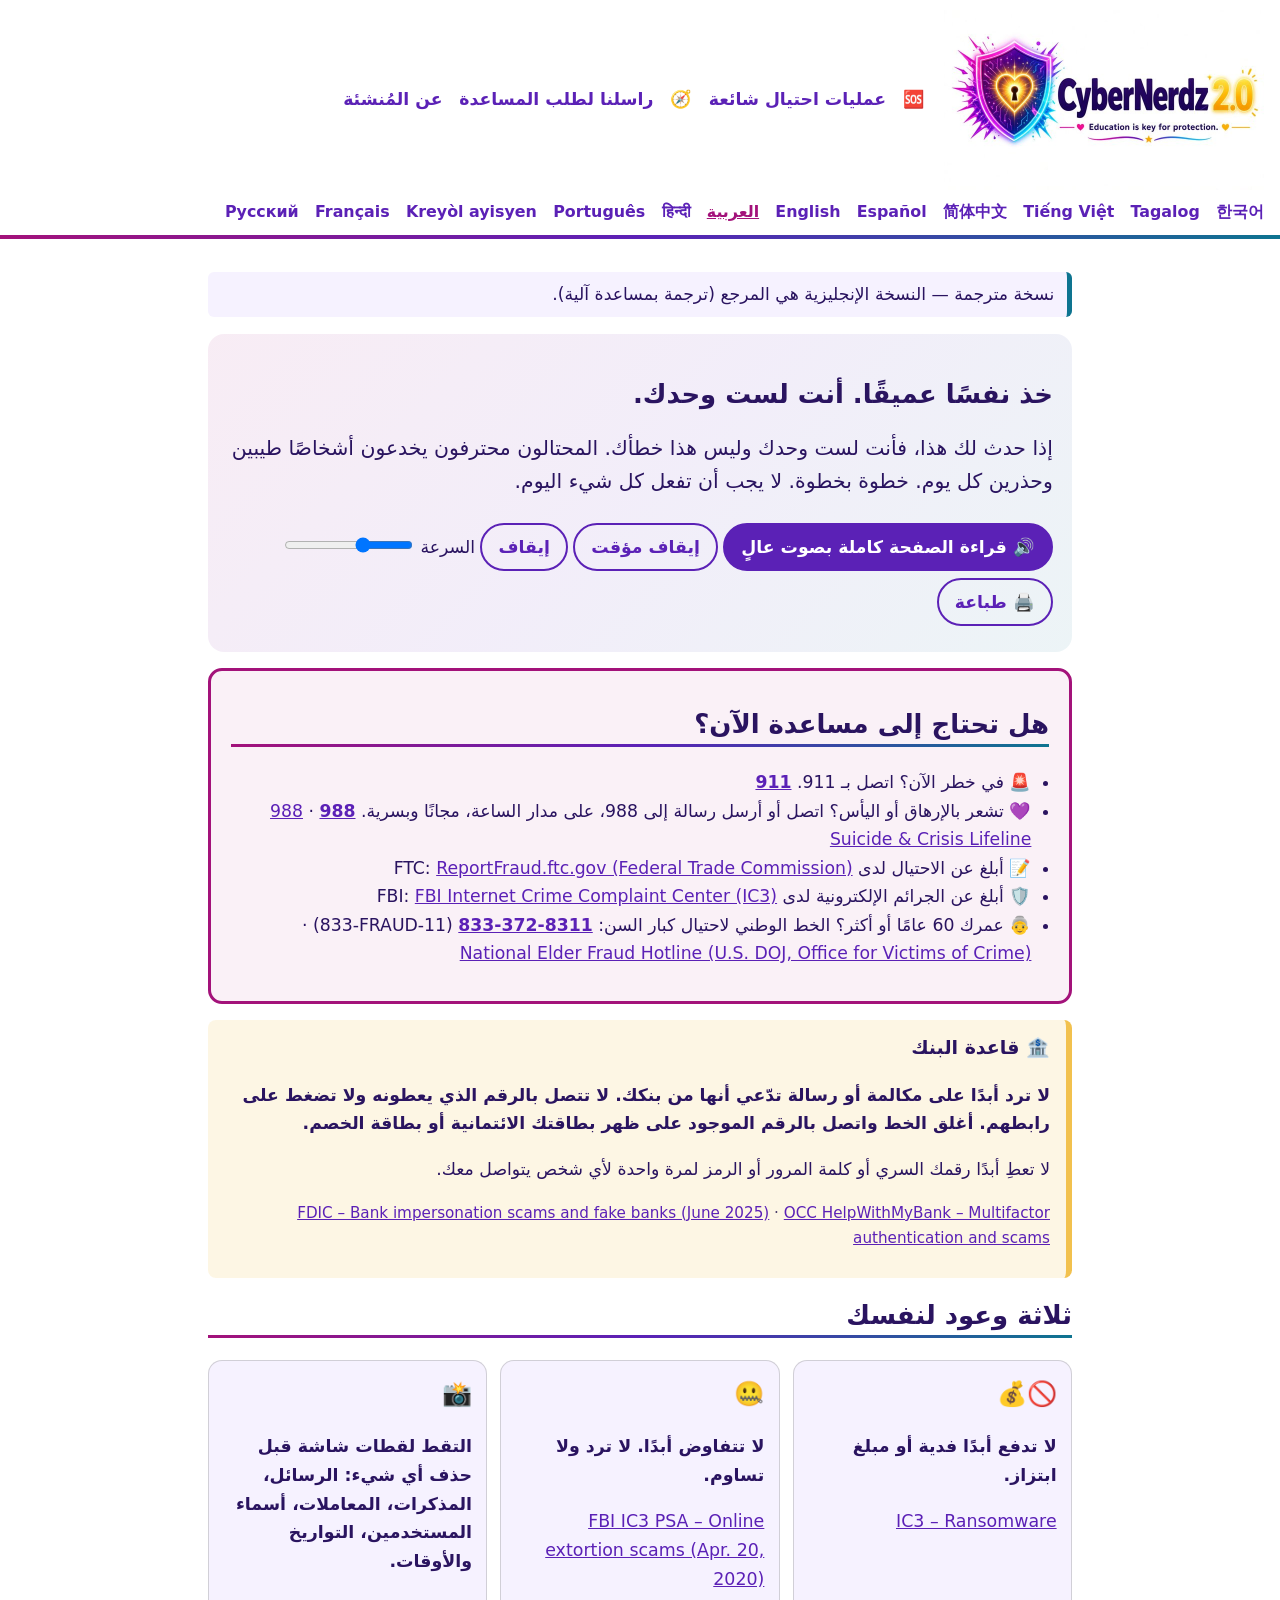
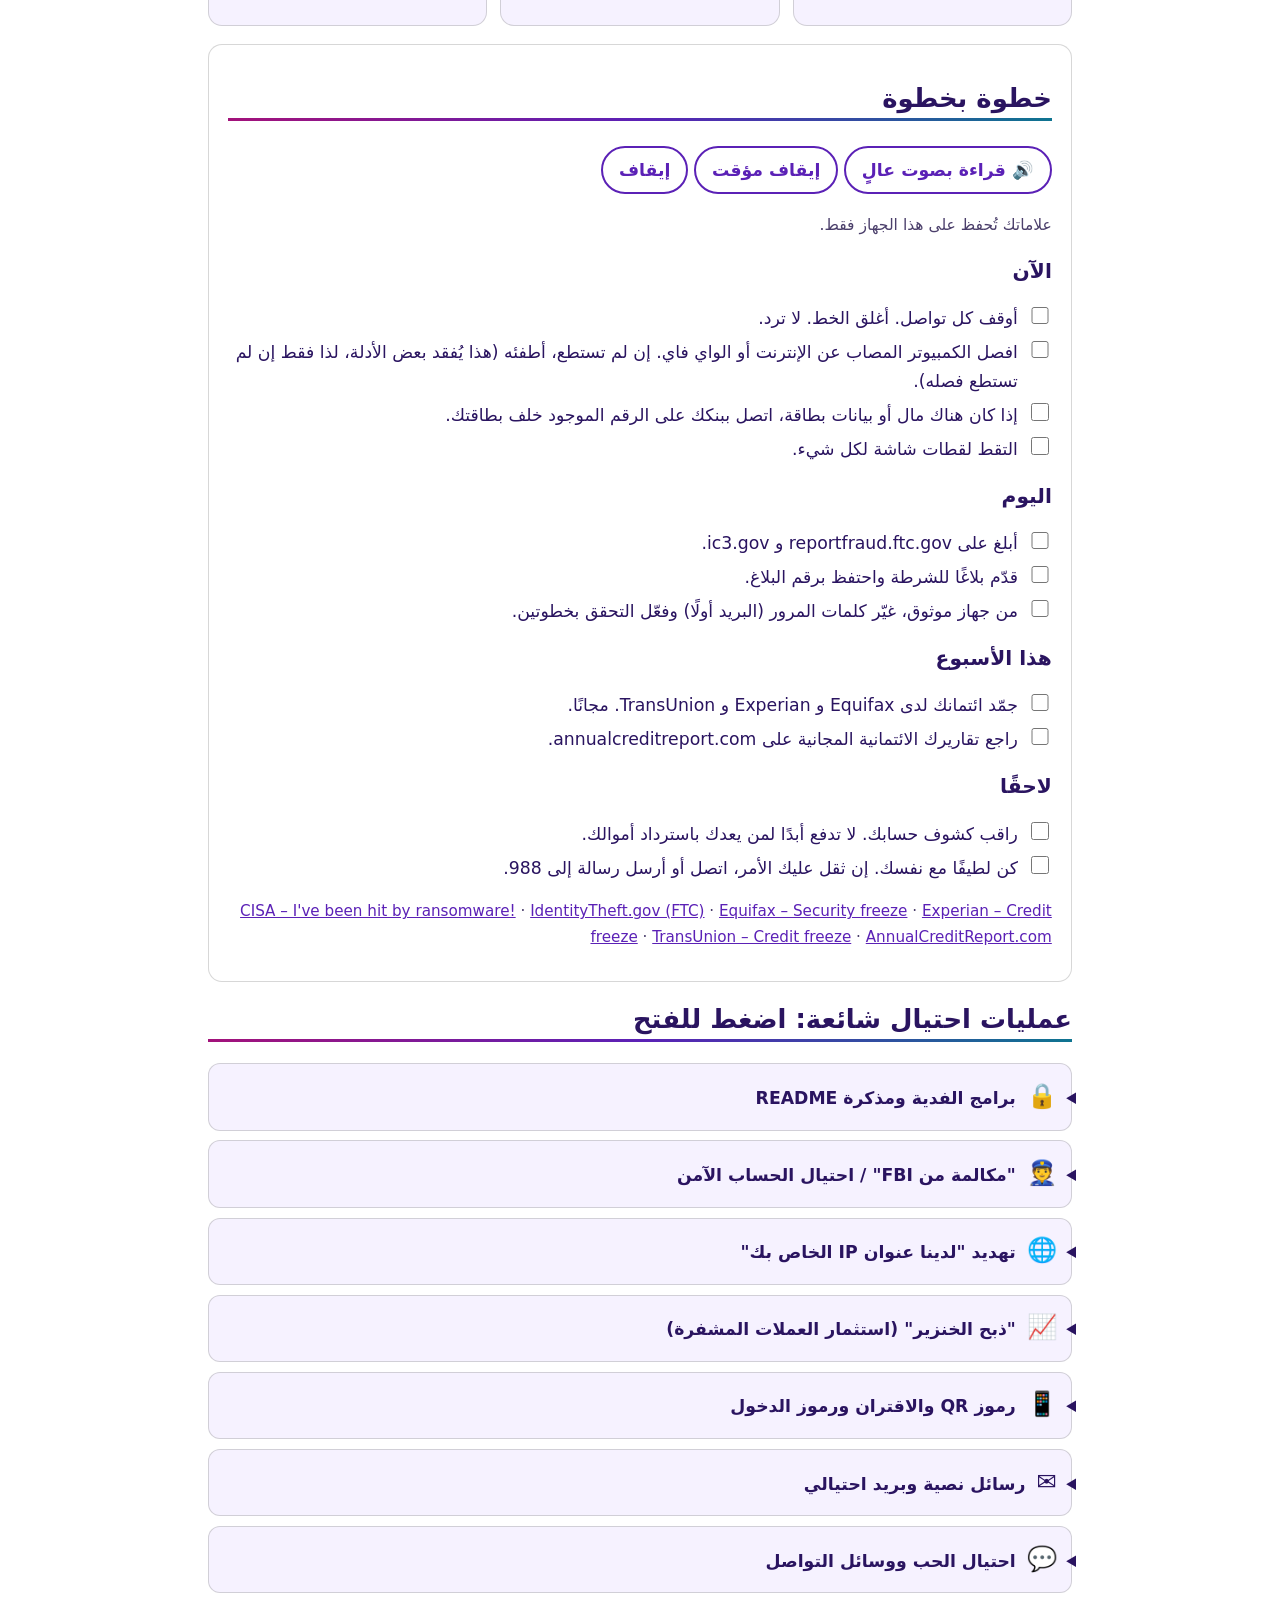
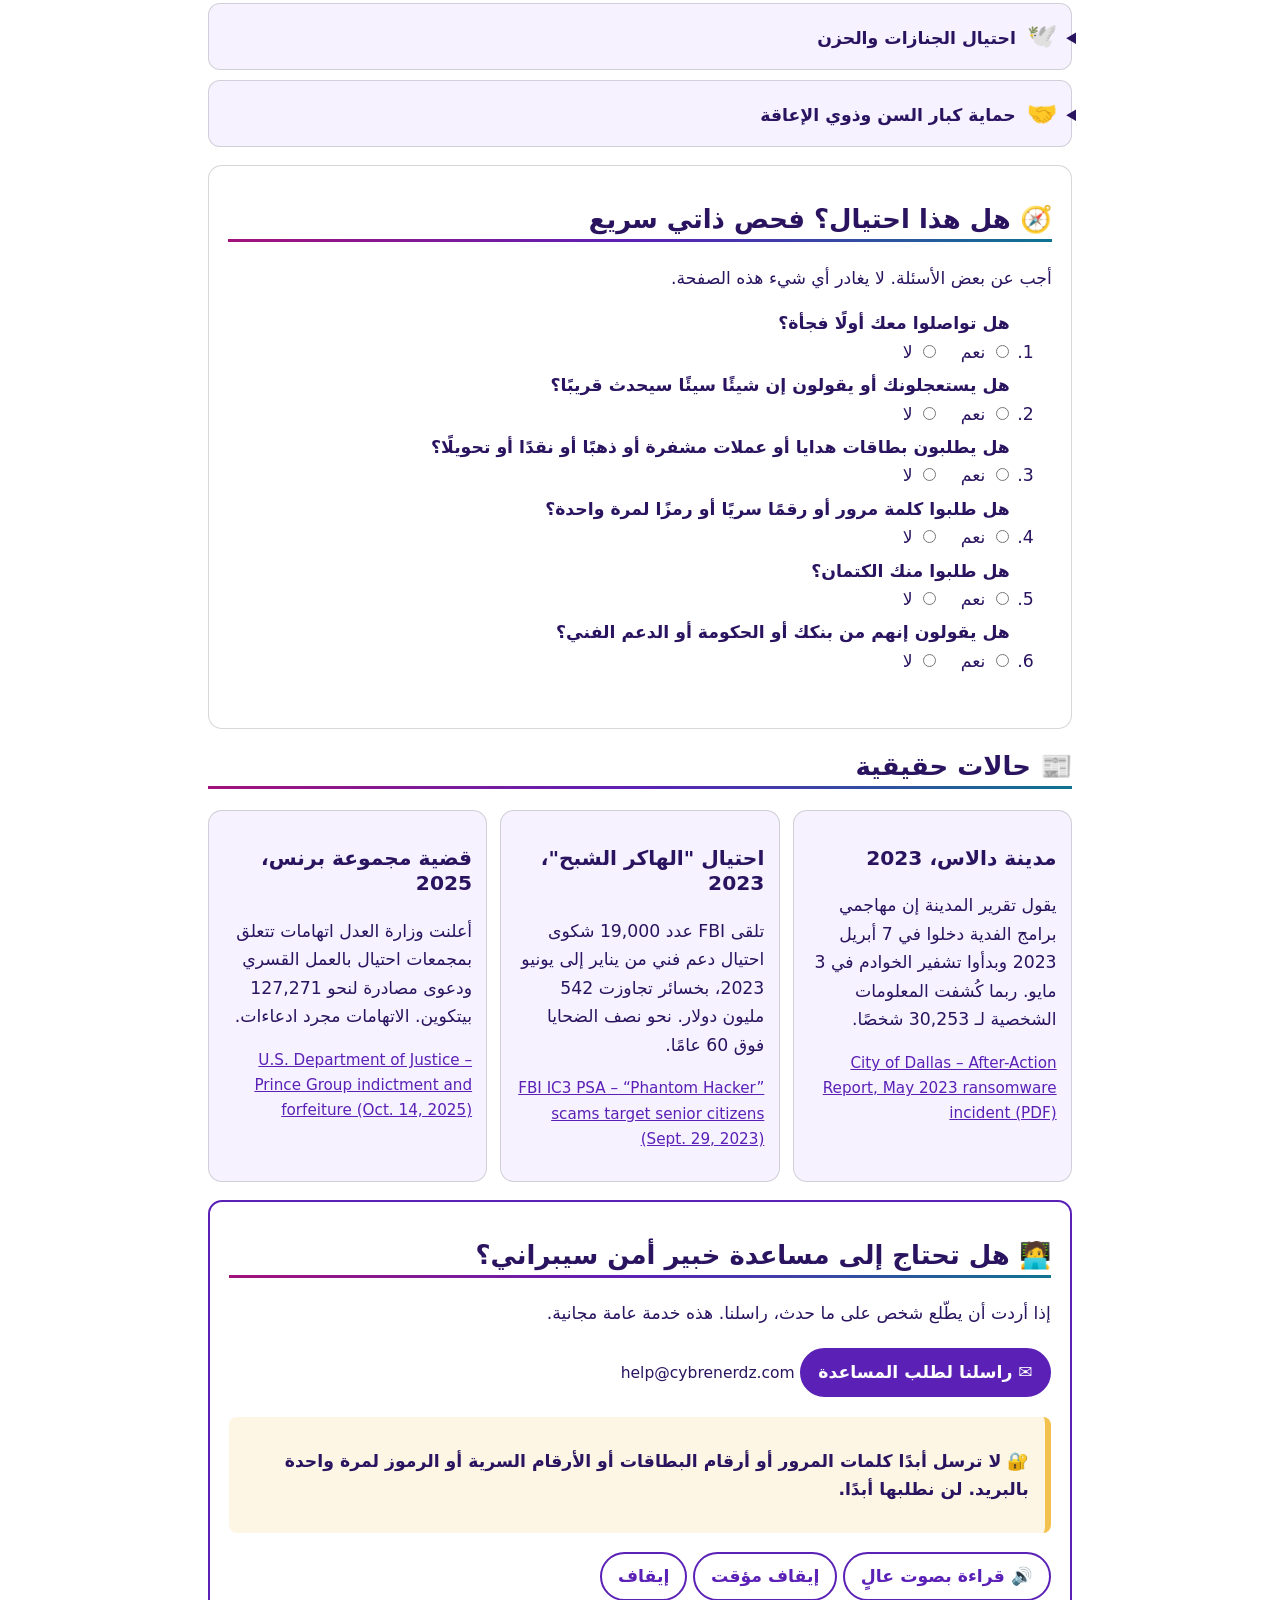
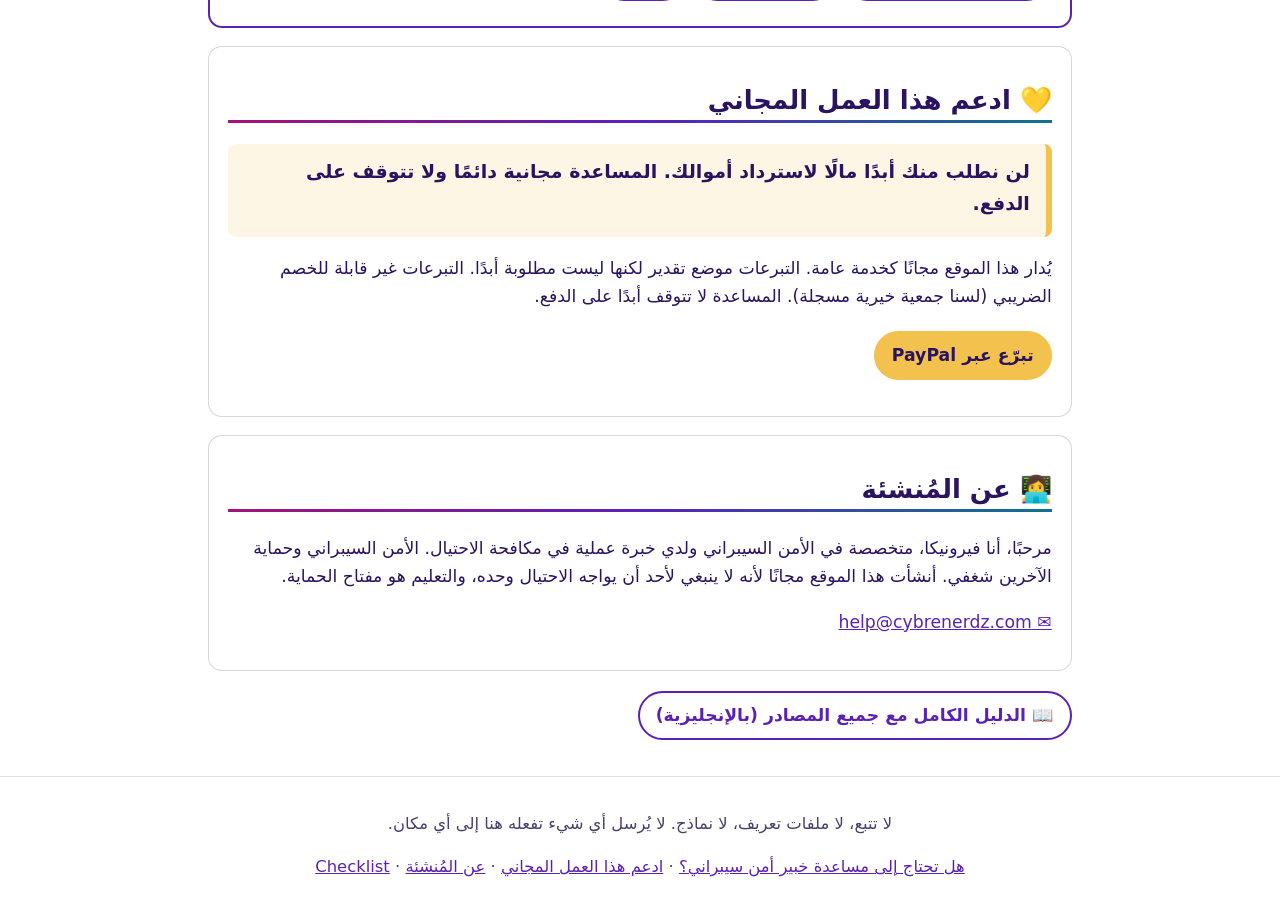
==== ar/index.html @ c479982d "Publish the CyberNerdz 2.0 static site and Pages workflow. Co-authored-by: NereidaVela1 <NereidaVela" ====
<!doctype html>
<html lang="ar" dir="rtl" data-voice="ar"><head><meta charset="utf-8"><meta name="viewport" content="width=device-width, initial-scale=1">
<meta name="referrer" content="no-referrer">
<meta http-equiv="Content-Security-Policy" content="default-src 'none'; script-src 'self'; style-src 'self'; img-src 'self'; base-uri 'none'; form-action 'none'">
<title>ماذا تفعل الآن بعد هجوم أو احتيال أو نصب</title><link rel="stylesheet" href="../style.css">
<link rel="icon" type="image/png" sizes="32x32" href="../assets/favicon.png">
<link rel="icon" type="image/png" sizes="512x512" href="../assets/favicon-512.png">
<link rel="apple-touch-icon" sizes="180x180" href="../assets/favicon-180.png">
<script src="../assets/site.js" defer></script></head><body><a class="skip-link" href="#main">Skip to content</a><header class="site"><a href="../ar/index.html" class="brand"><img src="../assets/logo-640.jpg" alt="CyberNerdz 2.0 logo" width="320" height="180"></a><nav class="mainnav" aria-label="Site"><a href="#help-now">🆘</a> <a href="#scams">عمليات احتيال شائعة</a> <a href="#quiz">🧭</a> <a href="#expert">راسلنا لطلب المساعدة</a> <a href="#about">عن المُنشئة</a></nav><nav class="langs" aria-label="Language / Idioma / 语言"><a href="../index.html" lang="en" hreflang="en">English</a> <a href="../es/index.html" lang="es" hreflang="es">Español</a> <a href="../zh/index.html" lang="zh" hreflang="zh">简体中文</a> <a href="../vi/index.html" lang="vi" hreflang="vi">Tiếng Việt</a> <a href="../tl/index.html" lang="tl" hreflang="tl">Tagalog</a> <a href="../ko/index.html" lang="ko" hreflang="ko">한국어</a> <a href="../ar/index.html" lang="ar" hreflang="ar" aria-current="true">العربية</a> <a href="../ru/index.html" lang="ru" hreflang="ru">Русский</a> <a href="../fr/index.html" lang="fr" hreflang="fr">Français</a> <a href="../ht/index.html" lang="ht" hreflang="ht">Kreyòl ayisyen</a> <a href="../pt/index.html" lang="pt" hreflang="pt">Português</a> <a href="../hi/index.html" lang="hi" hreflang="hi">हिन्दी</a></nav></header><main id="main"><p class="tnote" role="note">نسخة مترجمة — النسخة الإنجليزية هي المرجع (ترجمة بمساعدة آلية).</p><section class="hero" id="top"><h1>خذ نفسًا عميقًا. أنت لست وحدك.</h1><p class="lead">إذا حدث لك هذا، فأنت لست وحدك وليس هذا خطأك. المحتالون محترفون يخدعون أشخاصًا طيبين وحذرين كل يوم. خطوة بخطوة. لا يجب أن تفعل كل شيء اليوم.</p><div class="toolbar js-only" hidden><button type="button" class="btn btn-primary tts-page">🔊 قراءة الصفحة كاملة بصوت عالٍ</button> <button type="button" class="btn tts-pause">إيقاف مؤقت</button> <button type="button" class="btn tts-stop">إيقاف</button> <label class="speed">السرعة <input type="range" class="tts-rate" min="0.6" max="1.4" step="0.1" value="0.9" aria-label="السرعة"></label> <button type="button" class="btn js-print">🖨️ طباعة</button></div><p class="tts-none" hidden>القراءة بصوت عالٍ غير متاحة في هذا المتصفح. يمكنك استخدام قارئ الشاشة في جهازك.</p></section>
<aside class="lifeline" id="help-now"><h2>هل تحتاج إلى مساعدة الآن؟</h2><ul><li>🚨 في خطر الآن؟ اتصل بـ 911. <a class="tel" href="tel:911">911</a></li><li>💜 تشعر بالإرهاق أو اليأس؟ اتصل أو أرسل رسالة إلى 988، على مدار الساعة، مجانًا وبسرية. <a class="tel" href="tel:988">988</a> · <a class="src" href="https://988lifeline.org/" rel="noopener noreferrer" target="_blank">988 Suicide &amp; Crisis Lifeline</a></li><li>📝 أبلغ عن الاحتيال لدى FTC: <a class="src" href="https://reportfraud.ftc.gov/" rel="noopener noreferrer" target="_blank">ReportFraud.ftc.gov (Federal Trade Commission)</a></li><li>🛡️ أبلغ عن الجرائم الإلكترونية لدى FBI: <a class="src" href="https://www.ic3.gov/" rel="noopener noreferrer" target="_blank">FBI Internet Crime Complaint Center (IC3)</a></li><li>👵 عمرك 60 عامًا أو أكثر؟ الخط الوطني لاحتيال كبار السن: <a class="tel" href="tel:8333728311">833-372-8311</a> <span class="ltr">(833-FRAUD-11)</span> · <a class="src" href="https://ovc.ojp.gov/program/stop-elder-fraud/providing-help-restoring-hope" rel="noopener noreferrer" target="_blank">National Elder Fraud Hotline (U.S. DOJ, Office for Victims of Crime)</a></li></ul></aside>
<aside class="rule" id="bank-rule"><p class="rule-title">🏦 قاعدة البنك</p><p><strong>لا ترد أبدًا على مكالمة أو رسالة تدّعي أنها من بنكك. لا تتصل بالرقم الذي يعطونه ولا تضغط على رابطهم. أغلق الخط واتصل بالرقم الموجود على ظهر بطاقتك الائتمانية أو بطاقة الخصم.</strong></p><p>لا تعطِ أبدًا رقمك السري أو كلمة المرور أو الرمز لمرة واحدة لأي شخص يتواصل معك.</p><p class="cite"><a class="src" href="https://www.fdic.gov/consumer-resource-center/2025-06/bank-impersonation-scams-and-fake-banks" rel="noopener noreferrer" target="_blank">FDIC – Bank impersonation scams and fake banks (June 2025)</a> · <a class="src" href="https://www.helpwithmybank.gov/about/message-from-director/past-message-2021-july/index-past-message-2021-july.html" rel="noopener noreferrer" target="_blank">OCC HelpWithMyBank – Multifactor authentication and scams</a></p></aside>
<section class="promises" id="promises"><h2>ثلاثة وعود لنفسك</h2><div class="grid3"><div class="promise">🚫💰<p><strong>لا تدفع أبدًا فدية أو مبلغ ابتزاز.</strong></p><p class="cite"><a class="src" href="https://www.ic3.gov/CrimeInfo/Ransomware" rel="noopener noreferrer" target="_blank">IC3 – Ransomware</a></p></div><div class="promise">🤐<p><strong>لا تتفاوض أبدًا. لا ترد ولا تساوم.</strong></p><p class="cite"><a class="src" href="https://www.ic3.gov/PSA/2020/PSA200420" rel="noopener noreferrer" target="_blank">FBI IC3 PSA – Online extortion scams (Apr. 20, 2020)</a></p></div><div class="promise">📸<p><strong>التقط لقطات شاشة قبل حذف أي شيء: الرسائل، المذكرات، المعاملات، أسماء المستخدمين، التواريخ والأوقات.</strong></p></div></div></section>
<section class="card" id="steps"><h2>خطوة بخطوة</h2><div class="tts js-only" data-target="#steps" hidden><button type="button" class="btn tts-play">🔊 قراءة بصوت عالٍ</button> <button type="button" class="btn tts-pause">إيقاف مؤقت</button> <button type="button" class="btn tts-stop">إيقاف</button></div><p class="small muted">علاماتك تُحفظ على هذا الجهاز فقط.</p>
<h3>الآن</h3><ol class="steps tick">
<li><label><input type="checkbox" class="keep" data-key="ar-s1"> <span>أوقف كل تواصل. أغلق الخط. لا ترد.</span></label></li>
<li><label><input type="checkbox" class="keep" data-key="ar-s2"> <span>افصل الكمبيوتر المصاب عن الإنترنت أو الواي فاي. إن لم تستطع، أطفئه (هذا يُفقد بعض الأدلة، لذا فقط إن لم تستطع فصله).</span></label></li>
<li><label><input type="checkbox" class="keep" data-key="ar-s3"> <span>إذا كان هناك مال أو بيانات بطاقة، اتصل ببنكك على الرقم الموجود خلف بطاقتك.</span></label></li>
<li><label><input type="checkbox" class="keep" data-key="ar-s4"> <span>التقط لقطات شاشة لكل شيء.</span></label></li>
</ol>
<h3>اليوم</h3><ol class="steps tick">
<li><label><input type="checkbox" class="keep" data-key="ar-s5"> <span>أبلغ على reportfraud.ftc.gov و ic3.gov.</span></label></li>
<li><label><input type="checkbox" class="keep" data-key="ar-s6"> <span>قدّم بلاغًا للشرطة واحتفظ برقم البلاغ.</span></label></li>
<li><label><input type="checkbox" class="keep" data-key="ar-s7"> <span>من جهاز موثوق، غيّر كلمات المرور (البريد أولًا) وفعّل التحقق بخطوتين.</span></label></li>
</ol>
<h3>هذا الأسبوع</h3><ol class="steps tick">
<li><label><input type="checkbox" class="keep" data-key="ar-s8"> <span>جمّد ائتمانك لدى Equifax و Experian و TransUnion. مجانًا.</span></label></li>
<li><label><input type="checkbox" class="keep" data-key="ar-s9"> <span>راجع تقاريرك الائتمانية المجانية على annualcreditreport.com.</span></label></li>
</ol>
<h3>لاحقًا</h3><ol class="steps tick">
<li><label><input type="checkbox" class="keep" data-key="ar-s10"> <span>راقب كشوف حسابك. لا تدفع أبدًا لمن يعدك باسترداد أموالك.</span></label></li>
<li><label><input type="checkbox" class="keep" data-key="ar-s11"> <span>كن لطيفًا مع نفسك. إن ثقل عليك الأمر، اتصل أو أرسل رسالة إلى 988.</span></label></li>
</ol>
<p class="cite"><a class="src" href="https://www.cisa.gov/stopransomware/ive-been-hit-ransomware" rel="noopener noreferrer" target="_blank">CISA – I&#x27;ve been hit by ransomware!</a> · <a class="src" href="https://www.identitytheft.gov/" rel="noopener noreferrer" target="_blank">IdentityTheft.gov (FTC)</a> · <a class="src" href="https://www.equifax.com/personal/credit-report-services/credit-freeze/" rel="noopener noreferrer" target="_blank">Equifax – Security freeze</a> · <a class="src" href="https://www.experian.com/help/credit-freeze/" rel="noopener noreferrer" target="_blank">Experian – Credit freeze</a> · <a class="src" href="https://www.transunion.com/credit-freeze" rel="noopener noreferrer" target="_blank">TransUnion – Credit freeze</a> · <a class="src" href="https://www.annualcreditreport.com/" rel="noopener noreferrer" target="_blank">AnnualCreditReport.com</a></p></section>
<section id="scams"><h2>عمليات احتيال شائعة: اضغط للفتح</h2><div class="cards">
<details class="scard" id="scam-1"><summary><span class="ico" aria-hidden="true">🔒</span> برامج الفدية ومذكرة README</summary><div><p>لا تفتح الروابط في المذكرة. لا تتواصل ولا تدفع. التقط صورة، افصل الجهاز، وأبلغ الشرطة و IC3 و CISA.</p><p class="cite"><a class="src" href="https://www.ic3.gov/CrimeInfo/Ransomware" rel="noopener noreferrer" target="_blank">IC3 – Ransomware</a> · <a class="src" href="https://www.cisa.gov/stopransomware/ive-been-hit-ransomware" rel="noopener noreferrer" target="_blank">CISA – I&#x27;ve been hit by ransomware!</a></p><div class="tts js-only" data-target="#scam-1" hidden><button type="button" class="btn tts-play">🔊 قراءة بصوت عالٍ</button> <button type="button" class="btn tts-pause">إيقاف مؤقت</button> <button type="button" class="btn tts-stop">إيقاف</button></div></div></details>
<details class="scard" id="scam-2"><summary><span class="ico" aria-hidden="true">👮</span> &quot;مكالمة من FBI&quot; / احتيال الحساب الآمن</summary><div><p>الحكومة لا تطلب أبدًا نقل أموالك إلى حساب &quot;آمن&quot; ولا نقدًا أو ذهبًا أو بطاقات هدايا أو عملات مشفرة. أغلق الخط واتصل بالرقم على بطاقتك.</p><p class="cite"><a class="src" href="https://www.ic3.gov/PSA/2023/PSA230929" rel="noopener noreferrer" target="_blank">FBI IC3 PSA – “Phantom Hacker” scams target senior citizens (Sept. 29, 2023)</a> · <a class="src" href="https://www.ic3.gov/PSA/2024/PSA240129" rel="noopener noreferrer" target="_blank">FBI IC3 PSA I-012924-PSA – Scammers use couriers to retrieve cash and precious metals (Jan. 29, 2024)</a></p><div class="tts js-only" data-target="#scam-2" hidden><button type="button" class="btn tts-play">🔊 قراءة بصوت عالٍ</button> <button type="button" class="btn tts-pause">إيقاف مؤقت</button> <button type="button" class="btn tts-stop">إيقاف</button></div></div></details>
<details class="scard" id="scam-3"><summary><span class="ico" aria-hidden="true">🌐</span> تهديد &quot;لدينا عنوان IP الخاص بك&quot;</summary><div><p>عنوان IP وحده لا يمنح أحدًا السيطرة عليك أو على جهازك. إنها حيلة تخويف. لا تدفع، لا ترد، التقط صورًا وأبلغ.</p><p class="cite"><a class="src" href="https://www.ic3.gov/PSA/2020/PSA200420" rel="noopener noreferrer" target="_blank">FBI IC3 PSA – Online extortion scams (Apr. 20, 2020)</a> · <a class="src" href="https://traficom.fi/en/everyday-information-security/sextortion-scams-dont-believe-scammers-claims" rel="noopener noreferrer" target="_blank">Traficom (Finnish Transport and Communications Agency) – Sextortion scams: don&#x27;t believe the scammers&#x27; claims</a></p><div class="tts js-only" data-target="#scam-3" hidden><button type="button" class="btn tts-play">🔊 قراءة بصوت عالٍ</button> <button type="button" class="btn tts-pause">إيقاف مؤقت</button> <button type="button" class="btn tts-stop">إيقاف</button></div></div></details>
<details class="scard" id="scam-4"><summary><span class="ico" aria-hidden="true">📈</span> &quot;ذبح الخنزير&quot; (استثمار العملات المشفرة)</summary><div><p>غريب ودود يقودك إلى منصة مزيفة بأرباح مزيفة، ثم يطلب &quot;ضرائب&quot; أو &quot;رسومًا&quot; للسحب. توقف عن الدفع وأبلغ.</p><p class="cite"><a class="src" href="https://www.fincen.gov/sites/default/files/shared/FinCEN_Alert_Pig_Butchering_FINAL_508c.pdf" rel="noopener noreferrer" target="_blank">FinCEN Alert FIN-2023-Alert005 on “pig butchering” (PDF)</a> · <a class="src" href="https://www.justice.gov/opa/pr/chairman-prince-group-indicted-operating-cambodian-forced-labor-scam-compounds-engaged" rel="noopener noreferrer" target="_blank">U.S. Department of Justice – Prince Group indictment and forfeiture (Oct. 14, 2025)</a></p><div class="tts js-only" data-target="#scam-4" hidden><button type="button" class="btn tts-play">🔊 قراءة بصوت عالٍ</button> <button type="button" class="btn tts-pause">إيقاف مؤقت</button> <button type="button" class="btn tts-stop">إيقاف</button></div></div></details>
<details class="scard" id="scam-5"><summary><span class="ico" aria-hidden="true">📱</span> رموز QR والاقتران ورموز الدخول</summary><div><p>لا تمسح رمز QR غير متوقع لـ&quot;دعوة مجموعة&quot;، لا تشارك أي رمز، لا توافق على تسجيل دخول لم تبدأه. احذف الأجهزة المرتبطة المجهولة.</p><p class="cite"><a class="src" href="https://cloud.google.com/blog/topics/threat-intelligence/russia-targeting-signal-messenger" rel="noopener noreferrer" target="_blank">Google Threat Intelligence – Russia-aligned actors targeting Signal “linked devices” (Feb. 2025)</a> · <a class="src" href="https://www.microsoft.com/en-us/security/blog/2025/02/13/storm-2372-conducts-device-code-phishing-campaign/" rel="noopener noreferrer" target="_blank">Microsoft Threat Intelligence – Storm-2372 device code phishing (Feb. 13, 2025)</a></p><div class="tts js-only" data-target="#scam-5" hidden><button type="button" class="btn tts-play">🔊 قراءة بصوت عالٍ</button> <button type="button" class="btn tts-pause">إيقاف مؤقت</button> <button type="button" class="btn tts-stop">إيقاف</button></div></div></details>
<details class="scard" id="scam-6"><summary><span class="ico" aria-hidden="true">✉️</span> رسائل نصية وبريد احتيالي</summary><div><p>لا تضغط. تحقق من التطبيق الرسمي. حوّل الرسائل إلى 7726 والبريد إلى reportphishing@apwg.org.</p><p class="cite"><a class="src" href="https://www.uspis.gov/news/scam-article/smishing" rel="noopener noreferrer" target="_blank">U.S. Postal Inspection Service – Smishing: package tracking text scams</a> · <a class="src" href="https://apwg.org/reportphishing/" rel="noopener noreferrer" target="_blank">Anti-Phishing Working Group – Report phishing emails</a></p><div class="tts js-only" data-target="#scam-6" hidden><button type="button" class="btn tts-play">🔊 قراءة بصوت عالٍ</button> <button type="button" class="btn tts-pause">إيقاف مؤقت</button> <button type="button" class="btn tts-stop">إيقاف</button></div></div></details>
<details class="scard" id="scam-7"><summary><span class="ico" aria-hidden="true">💬</span> احتيال الحب ووسائل التواصل</summary><div><p>شخص لم تقابله أبدًا يطلب مالًا أو استثمارًا. توقف عن الإرسال وتحدث مع شخص تثق به.</p><p class="cite"><a class="src" href="https://reportfraud.ftc.gov/" rel="noopener noreferrer" target="_blank">ReportFraud.ftc.gov (Federal Trade Commission)</a> · <a class="src" href="https://www.ic3.gov/" rel="noopener noreferrer" target="_blank">FBI Internet Crime Complaint Center (IC3)</a></p><div class="tts js-only" data-target="#scam-7" hidden><button type="button" class="btn tts-play">🔊 قراءة بصوت عالٍ</button> <button type="button" class="btn tts-pause">إيقاف مؤقت</button> <button type="button" class="btn tts-stop">إيقاف</button></div></div></details>
<details class="scard" id="scam-8"><summary><span class="ico" aria-hidden="true">🕊️</span> احتيال الجنازات والحزن</summary><div><p>نحن آسفون جدًا لفقدانك. دار الجنازات لا تفرض رسومًا لمجرد مشاهدة المراسم. اطلب الرابط الحقيقي من دار الجنازات مباشرة.</p><p class="cite"><a class="src" href="https://www.wgem.com/2024/01/24/scammers-target-grieving-families-with-fake-facebook-pages/" rel="noopener noreferrer" target="_blank">WGEM News – BBB warns of fake funeral livestream pages (Jan. 2024)</a></p><div class="tts js-only" data-target="#scam-8" hidden><button type="button" class="btn tts-play">🔊 قراءة بصوت عالٍ</button> <button type="button" class="btn tts-pause">إيقاف مؤقت</button> <button type="button" class="btn tts-stop">إيقاف</button></div></div></details>
<details class="scard" id="scam-9"><summary><span class="ico" aria-hidden="true">🤝</span> حماية كبار السن وذوي الإعاقة</summary><div><p>خط تكساس للإبلاغ عن الإساءة 1-800-252-5400 أو txabusehotline.org. خط احتيال كبار السن 833-FRAUD-11.</p><p class="cite"><a class="src" href="https://www.dfps.texas.gov/Contact_Us/report_abuse.asp" rel="noopener noreferrer" target="_blank">Texas Abuse Hotline (Texas DFPS – Adult Protective Services)</a> · <a class="src" href="https://ovc.ojp.gov/program/stop-elder-fraud/providing-help-restoring-hope" rel="noopener noreferrer" target="_blank">National Elder Fraud Hotline (U.S. DOJ, Office for Victims of Crime)</a></p><div class="tts js-only" data-target="#scam-9" hidden><button type="button" class="btn tts-play">🔊 قراءة بصوت عالٍ</button> <button type="button" class="btn tts-pause">إيقاف مؤقت</button> <button type="button" class="btn tts-stop">إيقاف</button></div></div></details>
</div></section>
<section class="card quiz" id="quiz"><h2>🧭 هل هذا احتيال؟ فحص ذاتي سريع</h2><p>أجب عن بعض الأسئلة. لا يغادر أي شيء هذه الصفحة.</p><noscript><p class="small">(القراءة بصوت عالٍ غير متاحة في هذا المتصفح. يمكنك استخدام قارئ الشاشة في جهازك.)</p></noscript><ol>
<li><fieldset><legend>هل تواصلوا معك أولًا فجأة؟</legend><label><input type="radio" name="q0" value="1"> نعم</label> <label><input type="radio" name="q0" value="0"> لا</label></fieldset></li>
<li><fieldset><legend>هل يستعجلونك أو يقولون إن شيئًا سيئًا سيحدث قريبًا؟</legend><label><input type="radio" name="q1" value="1"> نعم</label> <label><input type="radio" name="q1" value="0"> لا</label></fieldset></li>
<li><fieldset><legend>هل يطلبون بطاقات هدايا أو عملات مشفرة أو ذهبًا أو نقدًا أو تحويلًا؟</legend><label><input type="radio" name="q2" value="1"> نعم</label> <label><input type="radio" name="q2" value="0"> لا</label></fieldset></li>
<li><fieldset><legend>هل طلبوا كلمة مرور أو رقمًا سريًا أو رمزًا لمرة واحدة؟</legend><label><input type="radio" name="q3" value="1"> نعم</label> <label><input type="radio" name="q3" value="0"> لا</label></fieldset></li>
<li><fieldset><legend>هل طلبوا منك الكتمان؟</legend><label><input type="radio" name="q4" value="1"> نعم</label> <label><input type="radio" name="q4" value="0"> لا</label></fieldset></li>
<li><fieldset><legend>هل يقولون إنهم من بنكك أو الحكومة أو الدعم الفني؟</legend><label><input type="radio" name="q5" value="1"> نعم</label> <label><input type="radio" name="q5" value="0"> لا</label></fieldset></li>
</ol><div class="quiz-out" aria-live="polite" data-r0="لا توجد علامات تحذير من هذه الأسئلة. ومع ذلك، إن شعرت بشيء غريب، توقف واستشر شخصًا تثق به." data-r1="احذر: هناك علامة تحذير واحدة على الأقل. توقف وتحقق برقم أو تطبيق تعرفه." data-r2="يبدو هذا احتيالًا. أوقف التواصل، لا تدفع، واتبع الخطوات في هذه الصفحة."></div></section>
<section id="cases"><h2>📰 حالات حقيقية</h2><div class="grid3">
<article class="story"><h3>مدينة دالاس، 2023</h3><p>يقول تقرير المدينة إن مهاجمي برامج الفدية دخلوا في 7 أبريل 2023 وبدأوا تشفير الخوادم في 3 مايو. ربما كُشفت المعلومات الشخصية لـ 30,253 شخصًا.</p><p class="cite"><a class="src" href="https://dallascityhall.com/departments/ciservices/DCH%20Documents/dallas-after-action-review-slideshow-of-ransomware-attack.pdf" rel="noopener noreferrer" target="_blank">City of Dallas – After-Action Report, May 2023 ransomware incident (PDF)</a></p></article>
<article class="story"><h3>احتيال &quot;الهاكر الشبح&quot;، 2023</h3><p>تلقى FBI عدد 19,000 شكوى احتيال دعم فني من يناير إلى يونيو 2023، بخسائر تجاوزت 542 مليون دولار. نحو نصف الضحايا فوق 60 عامًا.</p><p class="cite"><a class="src" href="https://www.ic3.gov/PSA/2023/PSA230929" rel="noopener noreferrer" target="_blank">FBI IC3 PSA – “Phantom Hacker” scams target senior citizens (Sept. 29, 2023)</a></p></article>
<article class="story"><h3>قضية مجموعة برنس، 2025</h3><p>أعلنت وزارة العدل اتهامات تتعلق بمجمعات احتيال بالعمل القسري ودعوى مصادرة لنحو 127,271 بيتكوين. الاتهامات مجرد ادعاءات.</p><p class="cite"><a class="src" href="https://www.justice.gov/opa/pr/chairman-prince-group-indicted-operating-cambodian-forced-labor-scam-compounds-engaged" rel="noopener noreferrer" target="_blank">U.S. Department of Justice – Prince Group indictment and forfeiture (Oct. 14, 2025)</a></p></article>
</div></section>
<section class="card feature" id="expert"><h2>🧑‍💻 هل تحتاج إلى مساعدة خبير أمن سيبراني؟</h2><p>إذا أردت أن يطّلع شخص على ما حدث، راسلنا. هذه خدمة عامة مجانية.</p><p><a class="btn btn-primary" href="mailto:help@cybrenerdz.com?subject=Help%20request">✉️ راسلنا لطلب المساعدة</a> <span class="small">help@cybrenerdz.com</span></p><aside class="rule"><p>🔐 <strong>لا ترسل أبدًا كلمات المرور أو أرقام البطاقات أو الأرقام السرية أو الرموز لمرة واحدة بالبريد. لن نطلبها أبدًا.</strong></p></aside><div class="tts js-only" data-target="#expert" hidden><button type="button" class="btn tts-play">🔊 قراءة بصوت عالٍ</button> <button type="button" class="btn tts-pause">إيقاف مؤقت</button> <button type="button" class="btn tts-stop">إيقاف</button></div></section>
<section class="card" id="support"><h2>💛 ادعم هذا العمل المجاني</h2><aside class="rule"><p class="rule-title">لن نطلب منك أبدًا مالًا لاسترداد أموالك. المساعدة مجانية دائمًا ولا تتوقف على الدفع.</p></aside><p>يُدار هذا الموقع مجانًا كخدمة عامة. التبرعات موضع تقدير لكنها ليست مطلوبة أبدًا. التبرعات غير قابلة للخصم الضريبي (لسنا جمعية خيرية مسجلة). المساعدة لا تتوقف أبدًا على الدفع.</p><p><a class="btn btn-gold" href="https://www.paypal.com/donate?business=help%40cybrenerdz.com&amp;currency_code=USD" rel="noopener noreferrer" target="_blank">تبرّع عبر PayPal</a></p></section>
<section class="card about" id="about"><h2>👩‍💻 عن المُنشئة</h2><p>مرحبًا، أنا فيرونيكا، متخصصة في الأمن السيبراني ولدي خبرة عملية في مكافحة الاحتيال. الأمن السيبراني وحماية الآخرين شغفي. أنشأت هذا الموقع مجانًا لأنه لا ينبغي لأحد أن يواجه الاحتيال وحده، والتعليم هو مفتاح الحماية.</p><p><a href="mailto:help@cybrenerdz.com?subject=Help%20request">✉️ help@cybrenerdz.com</a></p></section><p><a class="btn" href="../index.html#guide" hreflang="en">📖 الدليل الكامل مع جميع المصادر (بالإنجليزية)</a></p></main><footer class="site"><p>لا تتبع، لا ملفات تعريف، لا نماذج. لا يُرسل أي شيء تفعله هنا إلى أي مكان.</p><p><a href="#expert">هل تحتاج إلى مساعدة خبير أمن سيبراني؟</a> · <a href="#support">ادعم هذا العمل المجاني</a> · <a href="#about">عن المُنشئة</a> · <a href="../checklist.html" hreflang="en">Checklist</a></p></footer></body></html>
---- style.css ----
/* CyberNerdz 2.0 palette. All text colors meet WCAG AA on their backgrounds. */
:root{--ink:#2a1460;--bg:#fff;--muted:#4b3f6b;--violet:#5b21b6;--magenta:#a3127a;--cyan:#0e7490;--gold:#f2c14e;--gold-ink:#7a4d00;--soft:#f6f2ff}
@media (prefers-color-scheme:dark){:root{--ink:#efe9ff;--bg:#140a2e;--muted:#c9bfe6;--violet:#c4a8ff;--magenta:#ff8fd6;--cyan:#67e8f9;--gold-ink:#f2c14e;--soft:#1f1245}}
*{box-sizing:border-box}html{scroll-behavior:smooth;overflow-x:hidden}
body{margin:0;font:1.08rem/1.65 system-ui,-apple-system,"Segoe UI",Roboto,"Noto Sans",sans-serif;color:var(--ink);background:var(--bg)}
main{max-width:56rem;margin:0 auto;padding:1rem}h1,h2,h3{color:var(--ink);line-height:1.25}h2{border-bottom:3px solid;border-image:linear-gradient(90deg,var(--magenta),var(--violet),var(--cyan)) 1;padding-bottom:.2rem}
a{color:var(--violet)}a:hover{color:var(--magenta)}
.skip-link{position:absolute;width:1px;height:1px;overflow:hidden;clip:rect(0 0 0 0);white-space:nowrap}.skip-link:focus{width:auto;height:auto;clip:auto;top:1rem;inset-inline-start:1rem;background:var(--bg);padding:.5rem;z-index:9}
:focus-visible{outline:3px solid var(--gold);outline-offset:2px}
header.site{display:flex;flex-wrap:wrap;align-items:center;gap:.6rem 1.2rem;padding:.6rem 1rem;border-bottom:4px solid;border-image:linear-gradient(90deg,var(--magenta),var(--violet),var(--cyan)) 1}
header.site img{display:block;height:auto;max-width:min(320px,70vw)}
.mainnav a,.langs a{margin-inline-end:.7rem;font-weight:600;text-decoration:none}.langs{font-size:.92em}.langs a[aria-current]{color:var(--magenta);text-decoration:underline}
footer.site{padding:1rem;text-align:center;color:var(--muted);border-top:1px solid #8884;font-size:.95em}
.tnote{background:var(--soft);border-inline-start:5px solid var(--cyan);padding:.5rem .8rem;border-radius:6px}
.hero{background:linear-gradient(135deg,rgba(163,18,122,.08),rgba(91,33,182,.08),rgba(14,116,144,.08));border-radius:16px;padding:1.4rem 1.2rem;margin:1rem 0}
.lead{font-size:1.18em}.small{font-size:.9em}.muted{color:var(--muted)}.cite{font-size:.88em;color:var(--muted)}
.card{border:1px solid #8885;border-radius:14px;padding:1rem 1.2rem;margin:1.1rem 0;background:var(--bg)}
.feature{border:2px solid var(--violet)}
.btn{display:inline-block;padding:.5rem 1rem;border:2px solid var(--violet);border-radius:999px;background:transparent;color:var(--violet);font:inherit;font-weight:600;text-decoration:none;cursor:pointer;margin:.2rem 0}
.btn-primary{background:var(--violet);color:#fff}.btn-gold{background:var(--gold);border-color:var(--gold);color:#2a1460}
@media (prefers-color-scheme:dark){.btn-primary{color:#140a2e}}
.lifeline{border:3px solid var(--magenta);border-radius:14px;padding:1rem 1.25rem;margin:1rem 0;background:rgba(163,18,122,.06)}
.lifeline ul{padding-inline-start:1.1rem}.tel{font-weight:700;white-space:nowrap}
.rule{border-inline-start:6px solid var(--gold);background:rgba(242,193,78,.15);padding:.75rem 1rem;margin:1rem 0;border-radius:8px}
.rule-title{font-weight:800;font-size:1.1em;margin:0 0 .35rem}
.grid3{display:grid;gap:.8rem;grid-template-columns:repeat(auto-fit,minmax(15rem,1fr))}
.promise,.story{border:1px solid #8885;border-radius:14px;padding:.9rem;background:var(--soft)}.promise{font-size:1.4em}.promise p{font-size:.72em}
.cards{display:grid;gap:.6rem}
details.scard{border:1px solid #8885;border-radius:12px;padding:.2rem .9rem;background:var(--soft)}
details.scard summary{cursor:pointer;font-weight:700;padding:.6rem 0;list-style-position:outside}
.ico{font-size:1.4em;margin-inline-end:.3rem}
ol.tick{list-style:none;padding-inline-start:0}ol.tick li{margin:.35rem 0}ol.tick label{display:flex;gap:.6rem;align-items:flex-start;cursor:pointer}
input[type=checkbox]{width:1.3em;height:1.3em;accent-color:var(--violet);flex:none;margin-top:.2em}
input:checked+span{text-decoration:line-through;color:var(--muted)}
.quiz fieldset{border:0;padding:0;margin:.3rem 0}.quiz legend{font-weight:600}.quiz label{margin-inline-end:1rem}
.quiz-out{font-weight:700;font-size:1.1em;padding:.6rem;border-radius:8px}.quiz-out.lvl0{background:rgba(14,116,144,.12)}.quiz-out.lvl1{background:rgba(242,193,78,.25)}.quiz-out.lvl2{background:rgba(163,18,122,.14)}
.tts{margin:.4rem 0}.speed{white-space:nowrap}
.example{border:1px dashed #888;border-radius:8px;padding:.6rem .9rem;margin:.6rem 0}.example .label{font-size:.8em;text-transform:uppercase;letter-spacing:.05em;margin:0}
blockquote{margin:.4rem 0;padding:.4rem .8rem;border-inline-start:4px solid var(--cyan);font-family:ui-monospace,monospace;overflow-wrap:anywhere}
details.guide>summary{cursor:pointer}details.guide>summary h2{display:inline}
.toc ol{columns:2 16rem}
[dir=rtl] body{text-align:right}
@media print{header.site nav,.langs,.toolbar,.tts,.btn,.skip-link,.quiz,.toc{display:none!important}.card,.lifeline{border:1px solid #999;break-inside:avoid-page}details{display:block}details>*{display:block}a.src::after{content:" (" attr(href) ")";font-size:.8em;word-break:break-all}a{color:#000}body{color:#000;background:#fff}}
.tel,.ltr{direction:ltr;unicode-bidi:isolate}
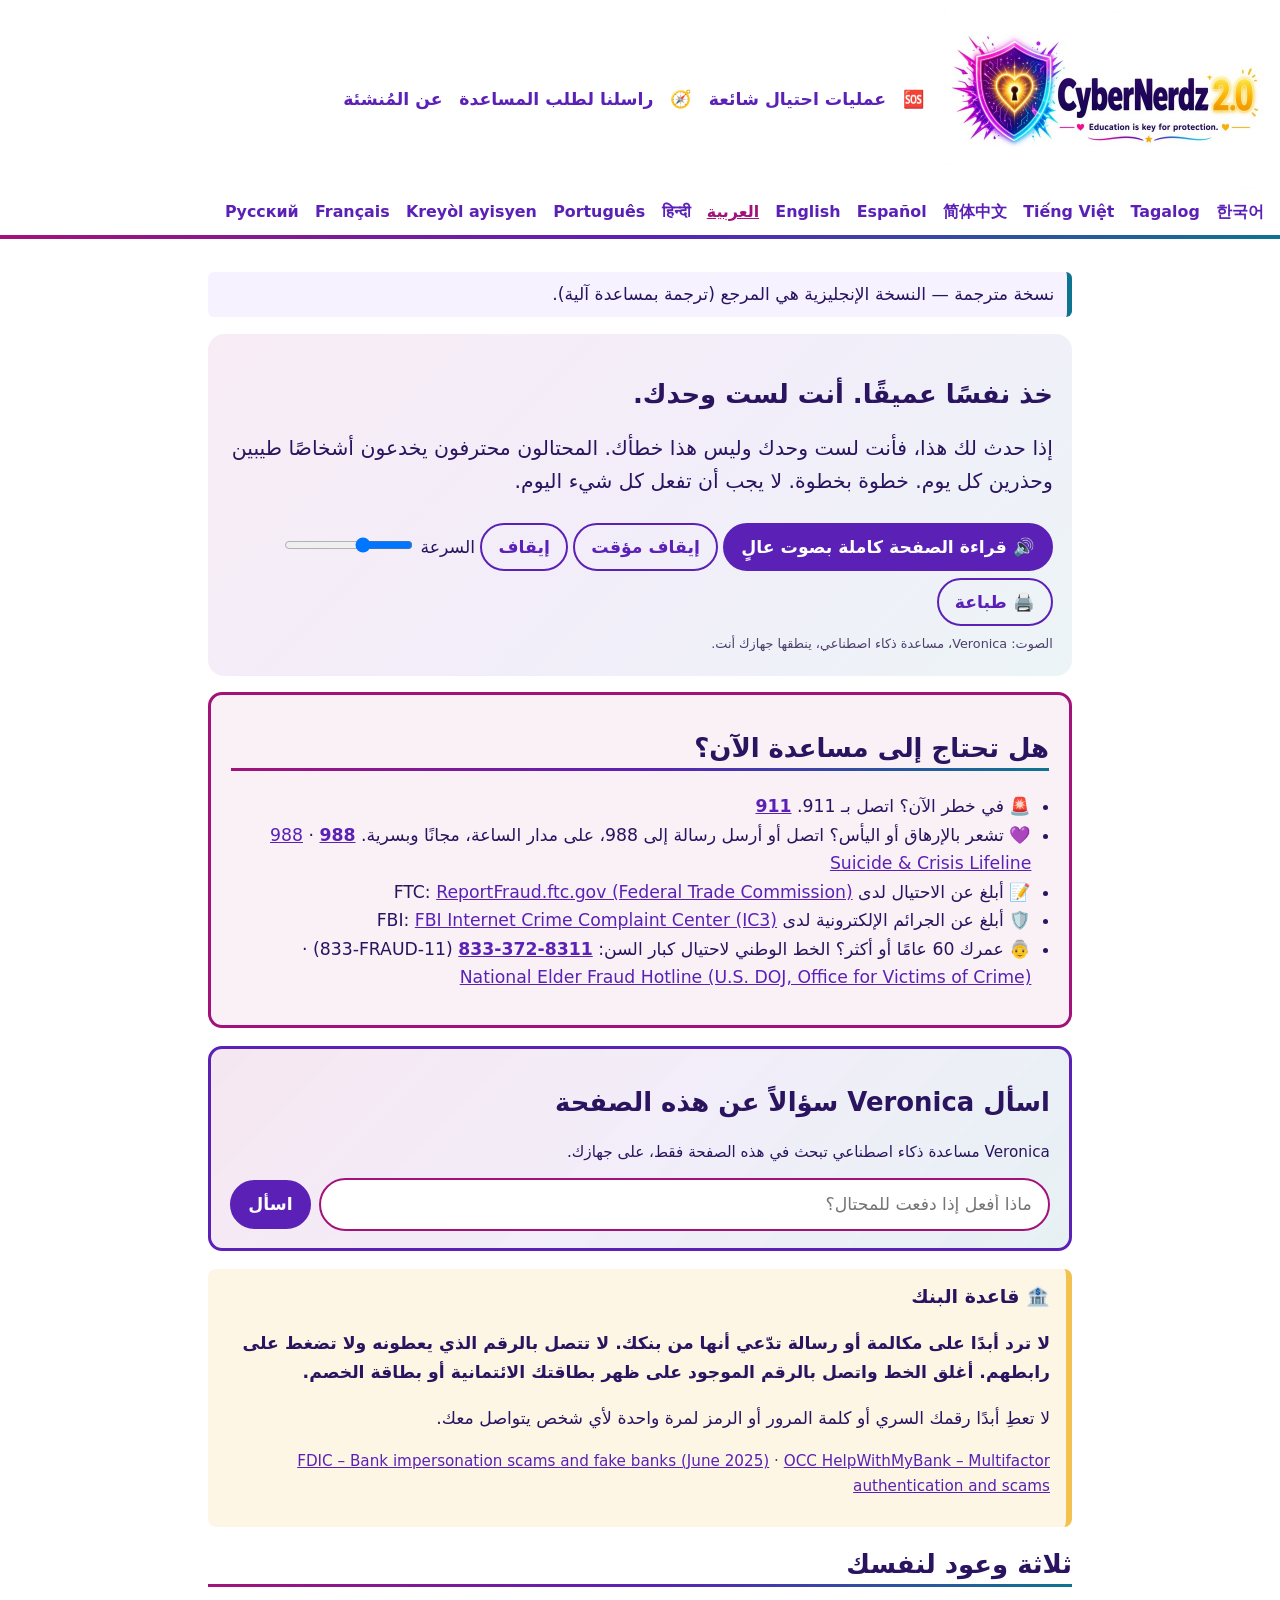
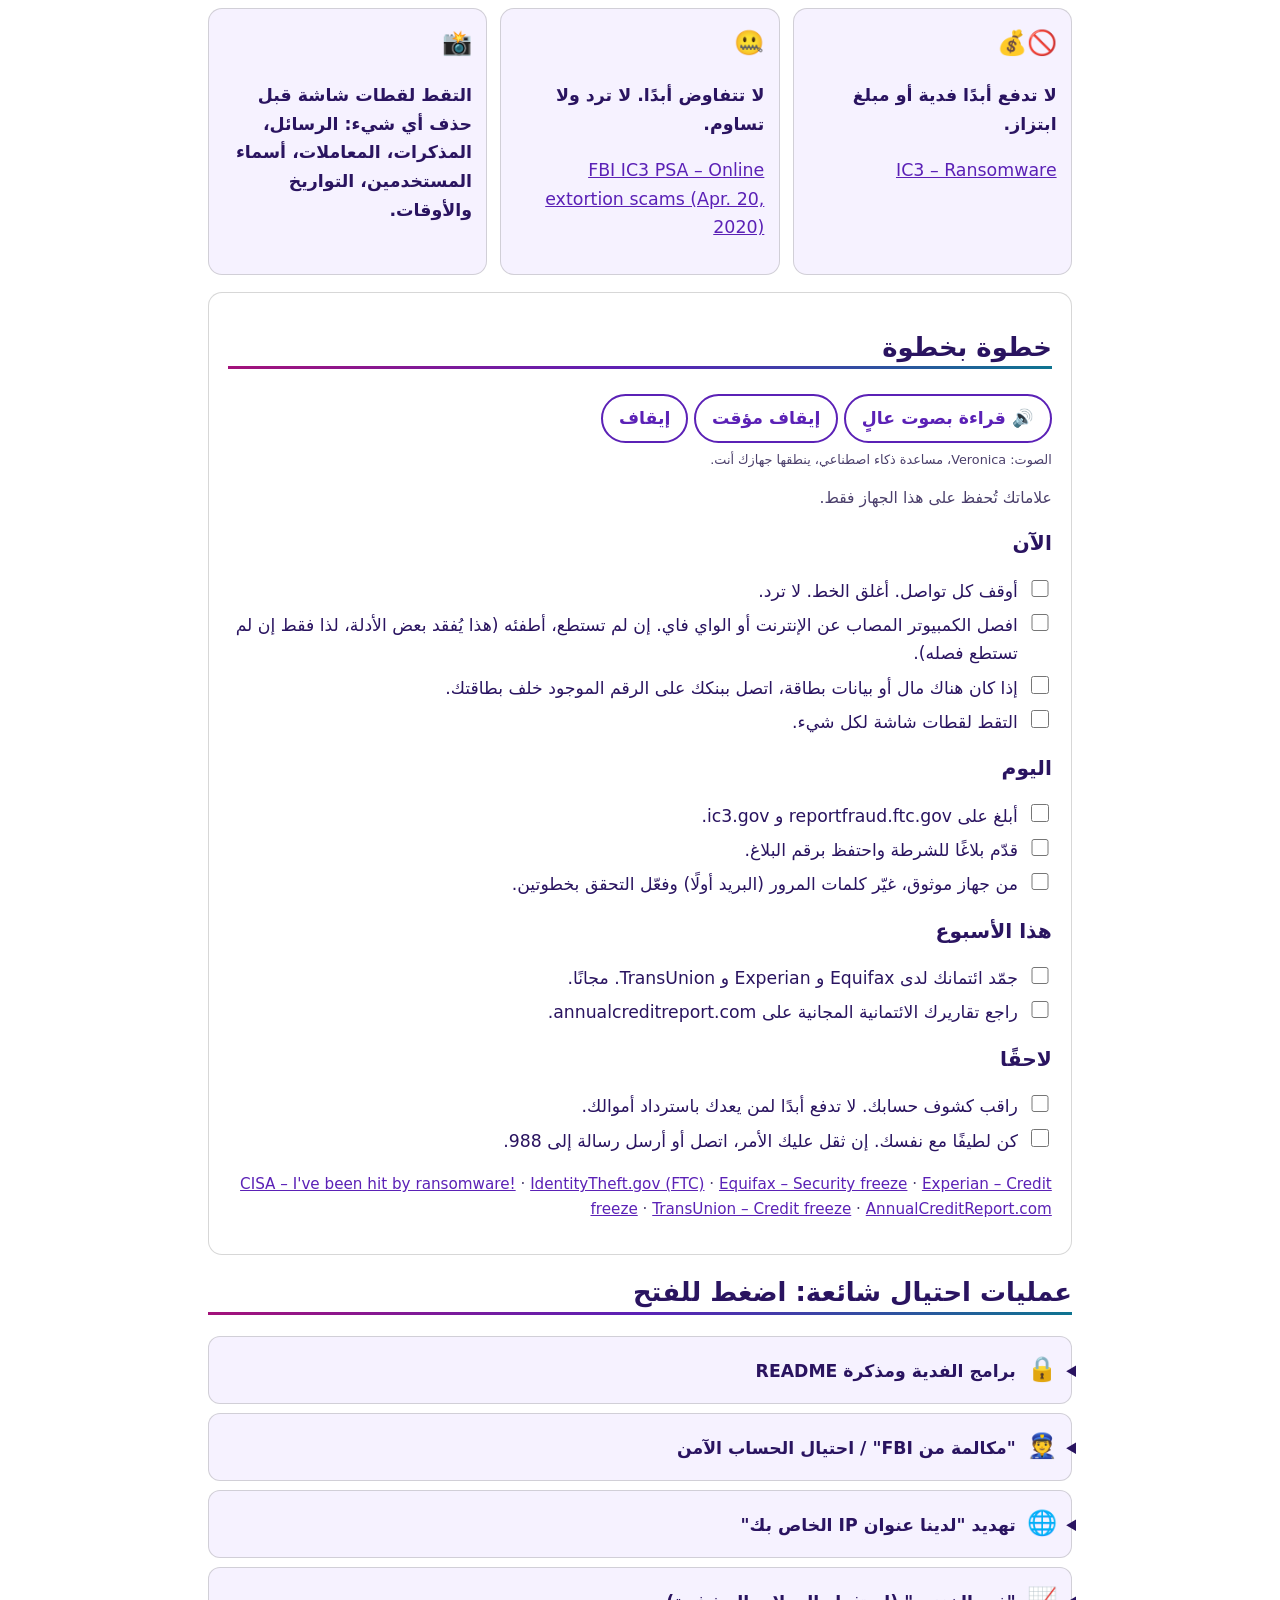
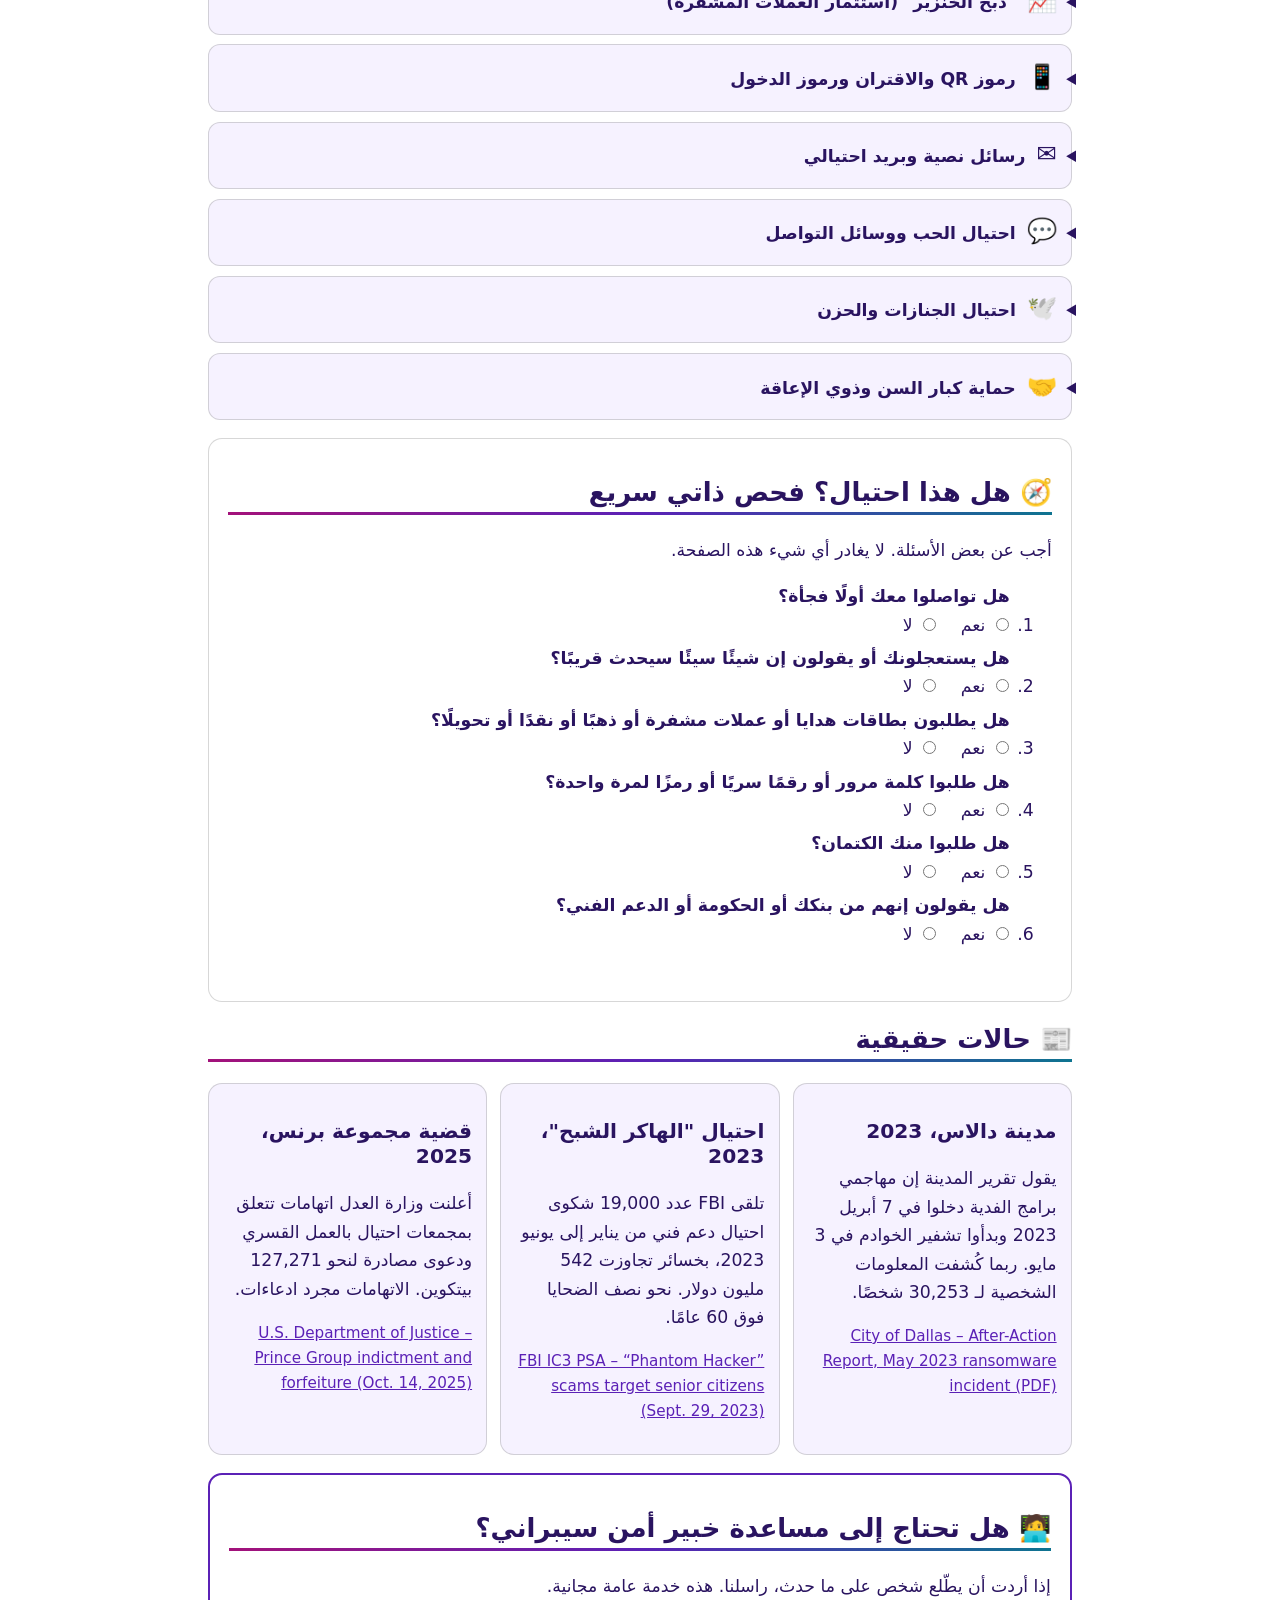
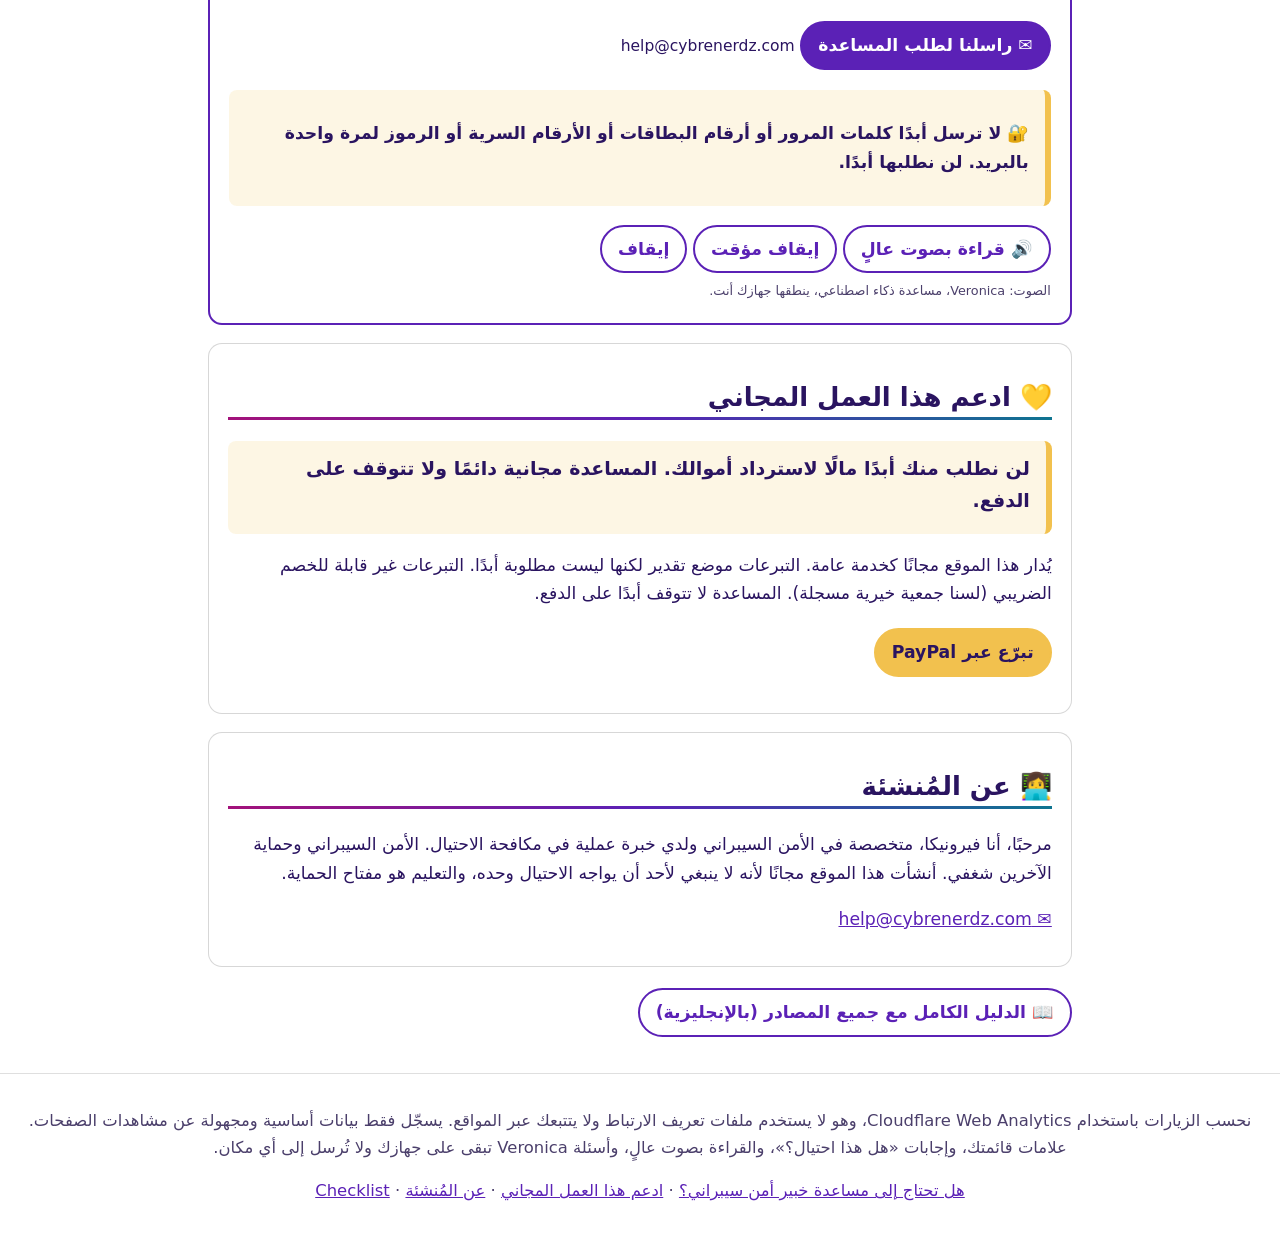
==== commit 41d345dd: "Count visits with Cloudflare Web Analytics." ====
--- a/ar/index.html
+++ b/ar/index.html
@@ -1,7 +1,7 @@
 <!doctype html>
 <html lang="ar" dir="rtl" data-voice="ar"><head><meta charset="utf-8"><meta name="viewport" content="width=device-width, initial-scale=1">
 <meta name="referrer" content="no-referrer">
-<meta http-equiv="Content-Security-Policy" content="default-src 'none'; script-src 'self'; style-src 'self'; img-src 'self'; base-uri 'none'; form-action 'none'">
+<meta http-equiv="Content-Security-Policy" content="default-src 'none'; script-src 'self' https://static.cloudflareinsights.com; style-src 'self'; img-src 'self'; connect-src https://cloudflareinsights.com; base-uri 'none'; form-action 'none'">
 <title>ماذا تفعل الآن بعد هجوم أو احتيال أو نصب</title><link rel="stylesheet" href="../style.css">
 <link rel="icon" type="image/png" sizes="32x32" href="../assets/favicon.png">
 <link rel="icon" type="image/png" sizes="512x512" href="../assets/favicon-512.png">
@@ -57,4 +57,4 @@
 </div></section>
 <section class="card feature" id="expert"><h2>🧑‍💻 هل تحتاج إلى مساعدة خبير أمن سيبراني؟</h2><p>إذا أردت أن يطّلع شخص على ما حدث، راسلنا. هذه خدمة عامة مجانية.</p><p><a class="btn btn-primary" href="mailto:help@cybrenerdz.com?subject=Help%20request">✉️ راسلنا لطلب المساعدة</a> <span class="small">help@cybrenerdz.com</span></p><aside class="rule"><p>🔐 <strong>لا ترسل أبدًا كلمات المرور أو أرقام البطاقات أو الأرقام السرية أو الرموز لمرة واحدة بالبريد. لن نطلبها أبدًا.</strong></p></aside><div class="tts js-only" data-target="#expert" hidden><button type="button" class="btn tts-play">🔊 قراءة بصوت عالٍ</button> <button type="button" class="btn tts-pause">إيقاف مؤقت</button> <button type="button" class="btn tts-stop">إيقاف</button></div></section>
 <section class="card" id="support"><h2>💛 ادعم هذا العمل المجاني</h2><aside class="rule"><p class="rule-title">لن نطلب منك أبدًا مالًا لاسترداد أموالك. المساعدة مجانية دائمًا ولا تتوقف على الدفع.</p></aside><p>يُدار هذا الموقع مجانًا كخدمة عامة. التبرعات موضع تقدير لكنها ليست مطلوبة أبدًا. التبرعات غير قابلة للخصم الضريبي (لسنا جمعية خيرية مسجلة). المساعدة لا تتوقف أبدًا على الدفع.</p><p><a class="btn btn-gold" href="https://www.paypal.com/donate?business=help%40cybrenerdz.com&amp;currency_code=USD" rel="noopener noreferrer" target="_blank">تبرّع عبر PayPal</a></p></section>
-<section class="card about" id="about"><h2>👩‍💻 عن المُنشئة</h2><p>مرحبًا، أنا فيرونيكا، متخصصة في الأمن السيبراني ولدي خبرة عملية في مكافحة الاحتيال. الأمن السيبراني وحماية الآخرين شغفي. أنشأت هذا الموقع مجانًا لأنه لا ينبغي لأحد أن يواجه الاحتيال وحده، والتعليم هو مفتاح الحماية.</p><p><a href="mailto:help@cybrenerdz.com?subject=Help%20request">✉️ help@cybrenerdz.com</a></p></section><p><a class="btn" href="../index.html#guide" hreflang="en">📖 الدليل الكامل مع جميع المصادر (بالإنجليزية)</a></p></main><footer class="site"><p>لا تتبع، لا ملفات تعريف، لا نماذج. لا يُرسل أي شيء تفعله هنا إلى أي مكان.</p><p><a href="#expert">هل تحتاج إلى مساعدة خبير أمن سيبراني؟</a> · <a href="#support">ادعم هذا العمل المجاني</a> · <a href="#about">عن المُنشئة</a> · <a href="../checklist.html" hreflang="en">Checklist</a></p></footer></body></html>+<section class="card about" id="about"><h2>👩‍💻 عن المُنشئة</h2><p>مرحبًا، أنا فيرونيكا، متخصصة في الأمن السيبراني ولدي خبرة عملية في مكافحة الاحتيال. الأمن السيبراني وحماية الآخرين شغفي. أنشأت هذا الموقع مجانًا لأنه لا ينبغي لأحد أن يواجه الاحتيال وحده، والتعليم هو مفتاح الحماية.</p><p><a href="mailto:help@cybrenerdz.com?subject=Help%20request">✉️ help@cybrenerdz.com</a></p></section><p><a class="btn" href="../index.html#guide" hreflang="en">📖 الدليل الكامل مع جميع المصادر (بالإنجليزية)</a></p></main><footer class="site"><p>نحسب الزيارات باستخدام Cloudflare Web Analytics، وهو لا يستخدم ملفات تعريف الارتباط ولا يتتبعك عبر المواقع. يسجّل فقط بيانات أساسية ومجهولة عن مشاهدات الصفحات. علامات قائمتك، وإجابات «هل هذا احتيال؟»، والقراءة بصوت عالٍ، وأسئلة Veronica تبقى على جهازك ولا تُرسل إلى أي مكان.</p><p><a href="#expert">هل تحتاج إلى مساعدة خبير أمن سيبراني؟</a> · <a href="#support">ادعم هذا العمل المجاني</a> · <a href="#about">عن المُنشئة</a> · <a href="../checklist.html" hreflang="en">Checklist</a></p></footer><script defer src='https://static.cloudflareinsights.com/beacon.min.js' data-cf-beacon='{"token": "b9d35d202a1a4cb9be90fd8a0bf896b5"}'></script></body></html>
--- a/style.css
+++ b/style.css
@@ -35,10 +35,26 @@
 .quiz fieldset{border:0;padding:0;margin:.3rem 0}.quiz legend{font-weight:600}.quiz label{margin-inline-end:1rem}
 .quiz-out{font-weight:700;font-size:1.1em;padding:.6rem;border-radius:8px}.quiz-out.lvl0{background:rgba(14,116,144,.12)}.quiz-out.lvl1{background:rgba(242,193,78,.25)}.quiz-out.lvl2{background:rgba(163,18,122,.14)}
 .tts{margin:.4rem 0}.speed{white-space:nowrap}
+.tts-note{display:block;margin:.35rem 0 0;font-size:.8rem;font-weight:500;line-height:1.45;color:var(--muted)}
+.tts-measure{position:absolute;width:42rem;left:-12000px;top:0;overflow:hidden}
+.ask{border:3px solid var(--violet);background:linear-gradient(135deg,rgba(163,18,122,.1),rgba(91,33,182,.08),rgba(14,116,144,.1))}
+.ask h2{border:0;padding:0}
+.ask-disclose{margin:.15rem 0 .75rem;font-size:.95rem}
+.ask .ask-row{display:flex;flex-wrap:wrap;gap:.5rem;align-items:center}
+.ask input[type="search"]{flex:1 1 14rem;min-width:0;font:inherit;color:var(--ink);background:var(--bg);border:2px solid var(--magenta);border-radius:999px;padding:.65rem 1rem}
+.ask-bubble{display:grid;gap:.7rem;margin-top:.9rem}
+.ask-hit-card{background:var(--soft);border-radius:14px;padding:.8rem .95rem;border-inline-start:6px solid var(--magenta)}
+.ask-passage{margin:0 0 .45rem;padding:0;border:0;background:transparent;font-family:inherit;font-size:1rem}
+.ask-jump{font-weight:800}
+.ask-miss{margin:.7rem 0 0}
+.ask-hit{box-shadow:0 0 0 4px var(--gold);border-radius:14px}
+@media (prefers-reduced-motion:no-preference){.ask-hit{animation:askglow 1.2s ease}}
+@keyframes askglow{from{box-shadow:0 0 0 0 var(--gold)}to{box-shadow:0 0 0 4px var(--gold)}}
+@media (max-width:640px){.ask .ask-row{flex-direction:column;align-items:stretch}.ask .ask-go{width:100%}}
 .example{border:1px dashed #888;border-radius:8px;padding:.6rem .9rem;margin:.6rem 0}.example .label{font-size:.8em;text-transform:uppercase;letter-spacing:.05em;margin:0}
 blockquote{margin:.4rem 0;padding:.4rem .8rem;border-inline-start:4px solid var(--cyan);font-family:ui-monospace,monospace;overflow-wrap:anywhere}
 details.guide>summary{cursor:pointer}details.guide>summary h2{display:inline}
 .toc ol{columns:2 16rem}
 [dir=rtl] body{text-align:right}
-@media print{header.site nav,.langs,.toolbar,.tts,.btn,.skip-link,.quiz,.toc{display:none!important}.card,.lifeline{border:1px solid #999;break-inside:avoid-page}details{display:block}details>*{display:block}a.src::after{content:" (" attr(href) ")";font-size:.8em;word-break:break-all}a{color:#000}body{color:#000;background:#fff}}
+@media print{header.site nav,.langs,.toolbar,.tts,.tts-note,.ask,.btn,.skip-link,.quiz,.toc{display:none!important}.card,.lifeline{border:1px solid #999;break-inside:avoid-page}details{display:block}details>*{display:block}a.src::after{content:" (" attr(href) ")";font-size:.8em;word-break:break-all}a{color:#000}body{color:#000;background:#fff}}
 .tel,.ltr{direction:ltr;unicode-bidi:isolate}
